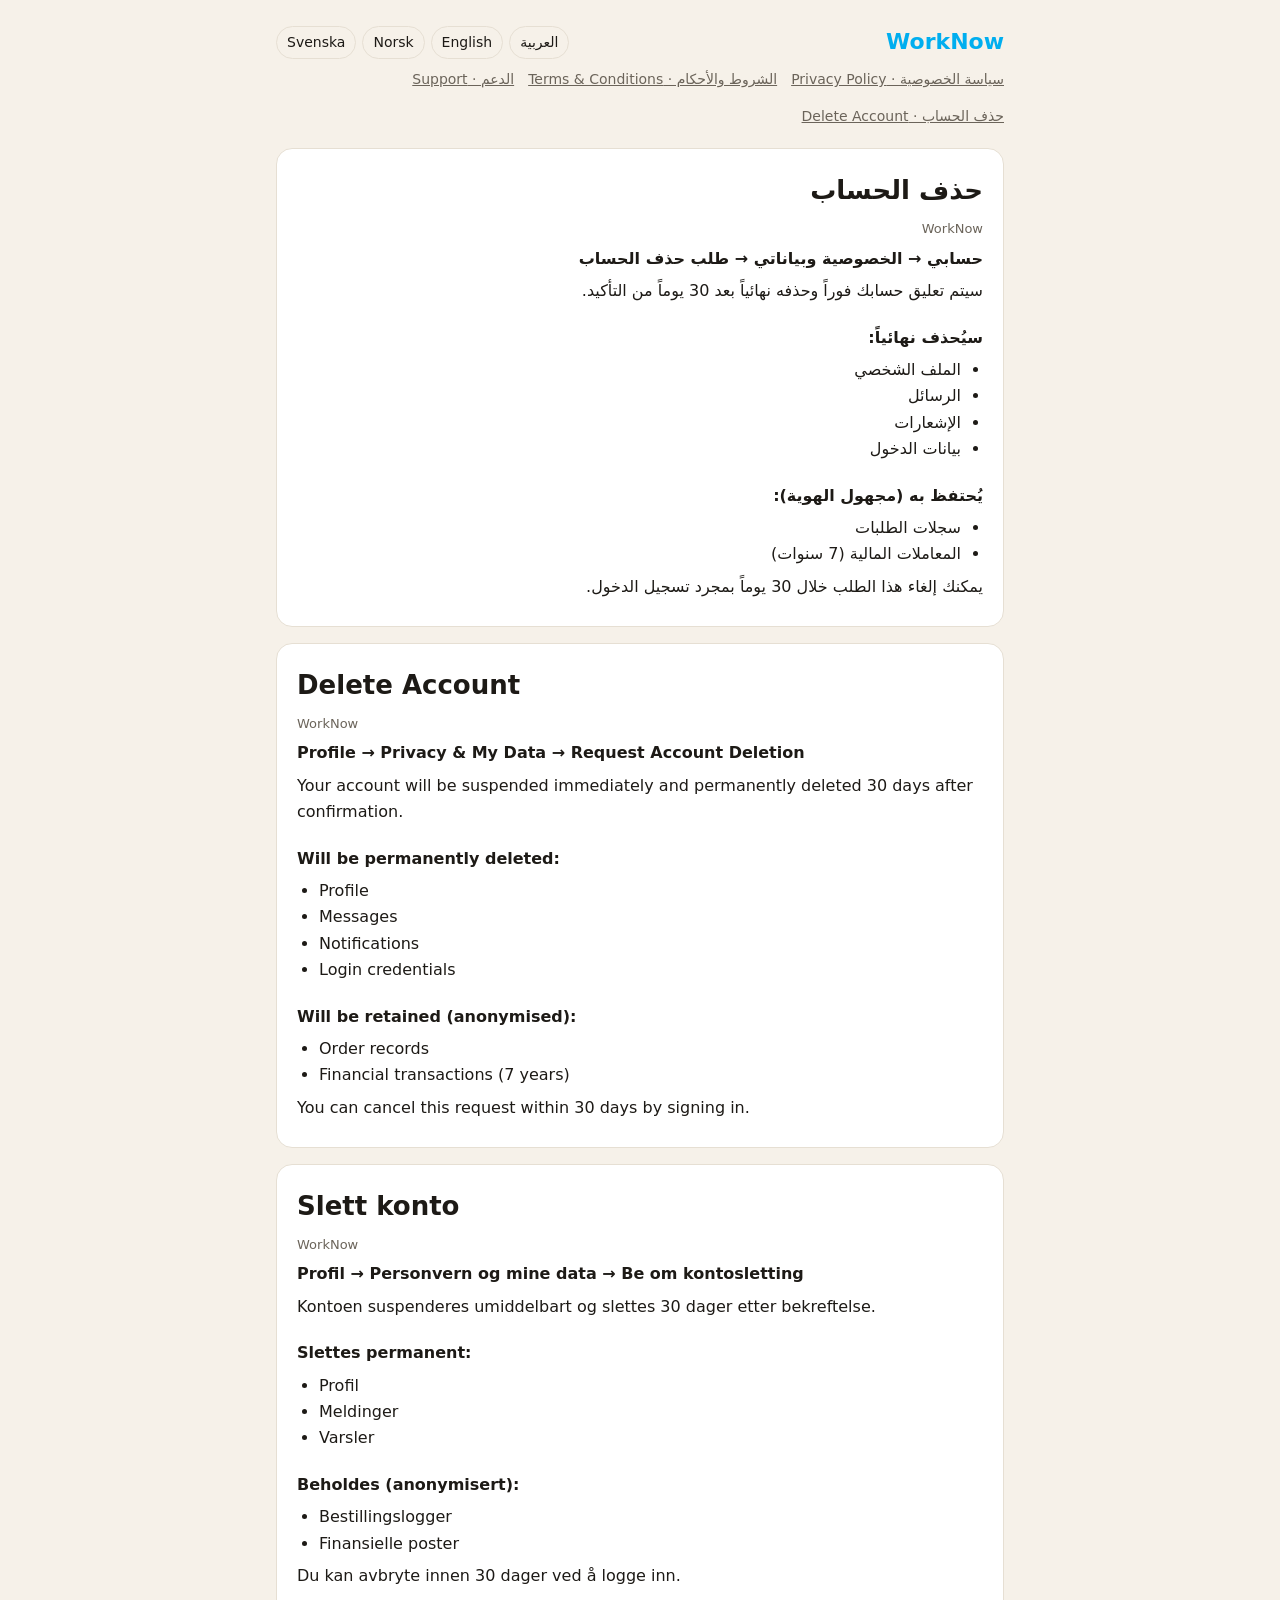
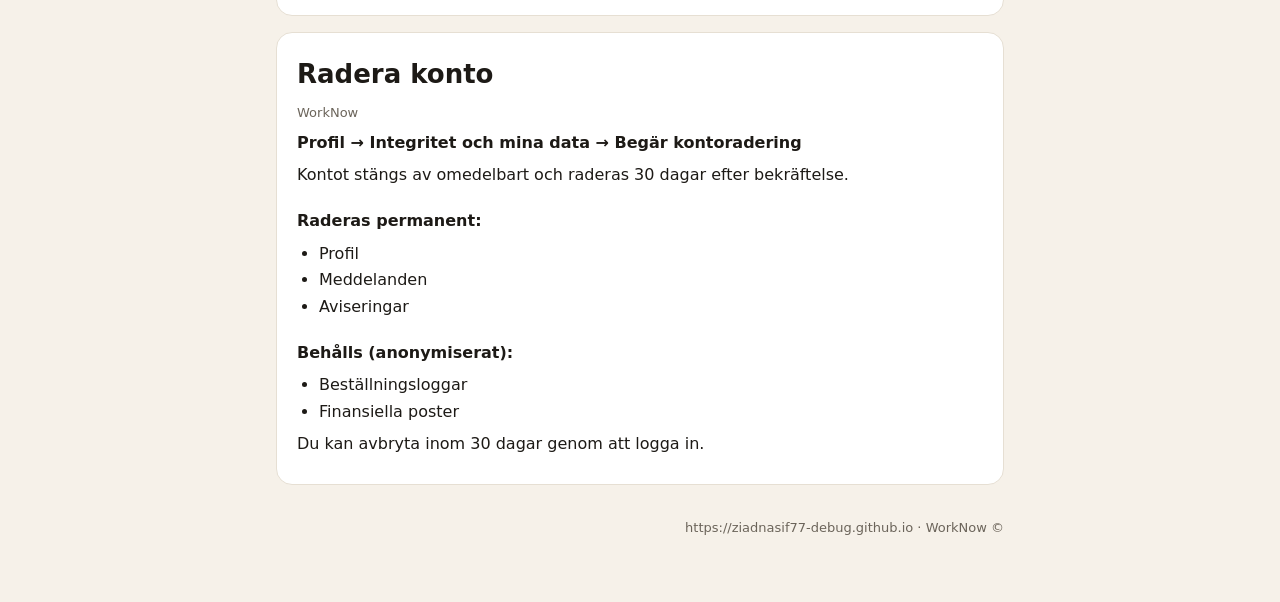
==== delete-account/index.html @ 9489e953 "publish delete-account/index.html (generated by WorkNow scripts/build-legal-site.mjs)" ====
<!doctype html>
<html lang="ar" dir="rtl">
<head>
<meta charset="utf-8">
<meta name="viewport" content="width=device-width, initial-scale=1">
<title>Delete Account — WorkNow</title>
<link rel="stylesheet" href="../style.css">
</head>
<body>
<div class="wrap">
<header><a class="brand" href="../">WorkNow</a><nav class="langs"><a href="#ar" lang="ar">العربية</a><a href="#en" lang="en">English</a><a href="#no" lang="no">Norsk</a><a href="#sv" lang="sv">Svenska</a></nav></header>
<nav class="pages"><a href="../privacy/">سياسة الخصوصية · Privacy Policy</a><a href="../terms/">الشروط والأحكام · Terms &amp; Conditions</a><a href="../support/">الدعم · Support</a><a href="../delete-account/">حذف الحساب · Delete Account</a></nav>
<section class="lang" id="ar" lang="ar" dir="rtl">
<h1>حذف الحساب</h1>
<p class="meta">WorkNow</p>
<p><strong>حسابي → الخصوصية وبياناتي → طلب حذف الحساب</strong></p><p>سيتم تعليق حسابك فوراً وحذفه نهائياً بعد 30 يوماً من التأكيد.</p><h3>سيُحذف نهائياً:</h3><ul><li>الملف الشخصي</li><li>الرسائل</li><li>الإشعارات</li><li>بيانات الدخول</li></ul><h3>يُحتفظ به (مجهول الهوية):</h3><ul><li>سجلات الطلبات</li><li>المعاملات المالية (7 سنوات)</li></ul><p>يمكنك إلغاء هذا الطلب خلال 30 يوماً بمجرد تسجيل الدخول.</p>
</section>
<section class="lang" id="en" lang="en" dir="ltr">
<h1>Delete Account</h1>
<p class="meta">WorkNow</p>
<p><strong>Profile → Privacy &amp; My Data → Request Account Deletion</strong></p><p>Your account will be suspended immediately and permanently deleted 30 days after confirmation.</p><h3>Will be permanently deleted:</h3><ul><li>Profile</li><li>Messages</li><li>Notifications</li><li>Login credentials</li></ul><h3>Will be retained (anonymised):</h3><ul><li>Order records</li><li>Financial transactions (7 years)</li></ul><p>You can cancel this request within 30 days by signing in.</p>
</section>
<section class="lang" id="no" lang="no" dir="ltr">
<h1>Slett konto</h1>
<p class="meta">WorkNow</p>
<p><strong>Profil → Personvern og mine data → Be om kontosletting</strong></p><p>Kontoen suspenderes umiddelbart og slettes 30 dager etter bekreftelse.</p><h3>Slettes permanent:</h3><ul><li>Profil</li><li>Meldinger</li><li>Varsler</li></ul><h3>Beholdes (anonymisert):</h3><ul><li>Bestillingslogger</li><li>Finansielle poster</li></ul><p>Du kan avbryte innen 30 dager ved å logge inn.</p>
</section>
<section class="lang" id="sv" lang="sv" dir="ltr">
<h1>Radera konto</h1>
<p class="meta">WorkNow</p>
<p><strong>Profil → Integritet och mina data → Begär kontoradering</strong></p><p>Kontot stängs av omedelbart och raderas 30 dagar efter bekräftelse.</p><h3>Raderas permanent:</h3><ul><li>Profil</li><li>Meddelanden</li><li>Aviseringar</li></ul><h3>Behålls (anonymiserat):</h3><ul><li>Beställningsloggar</li><li>Finansiella poster</li></ul><p>Du kan avbryta inom 30 dagar genom att logga in.</p>
</section>
<footer>© WorkNow · <span dir="ltr">https://ziadnasif77-debug.github.io</span></footer>
</div>
</body>
</html>
---- style.css ----
:root{--primary:#00AEEF;--bg:#F6F1E9;--card:#fff;--ink:#1d1a16;--muted:#6b645a;--line:#e6dfd3}
@media (prefers-color-scheme:dark){:root{--primary:#00AEEF;--bg:#15120E;--card:#1f1b16;--ink:#f3eee6;--muted:#b3aa9c;--line:#3a332b}}
*{box-sizing:border-box}html{-webkit-text-size-adjust:100%}
body{margin:0;background:var(--bg);color:var(--ink);font:16px/1.65 system-ui,-apple-system,"Segoe UI",Tahoma,"Noto Sans Arabic",sans-serif}
.wrap{max-width:760px;margin:0 auto;padding:24px 16px 64px}
header{display:flex;align-items:center;justify-content:space-between;gap:12px;flex-wrap:wrap;margin-bottom:8px}
.brand{font-weight:800;font-size:22px;color:var(--primary);text-decoration:none}
nav.langs{display:flex;gap:6px;flex-wrap:wrap}nav.langs a{font-size:14px;padding:4px 10px;border:1px solid var(--line);border-radius:999px;color:var(--ink);text-decoration:none}
nav.pages{display:flex;gap:14px;flex-wrap:wrap;font-size:14px;margin:4px 0 20px}nav.pages a{color:var(--muted)}
section.lang{background:var(--card);border:1px solid var(--line);border-radius:16px;padding:20px;margin:16px 0}
h1{font-size:26px;margin:0 0 4px}h2{font-size:20px;margin:0 0 8px}h2.sub{margin-top:28px}h3{font-size:16px;margin:20px 0 4px}
p{margin:6px 0}ul{margin:6px 0;padding-inline-start:22px}a{color:var(--primary)}
.meta{color:var(--muted);font-size:13px}footer{color:var(--muted);font-size:13px;margin-top:32px}
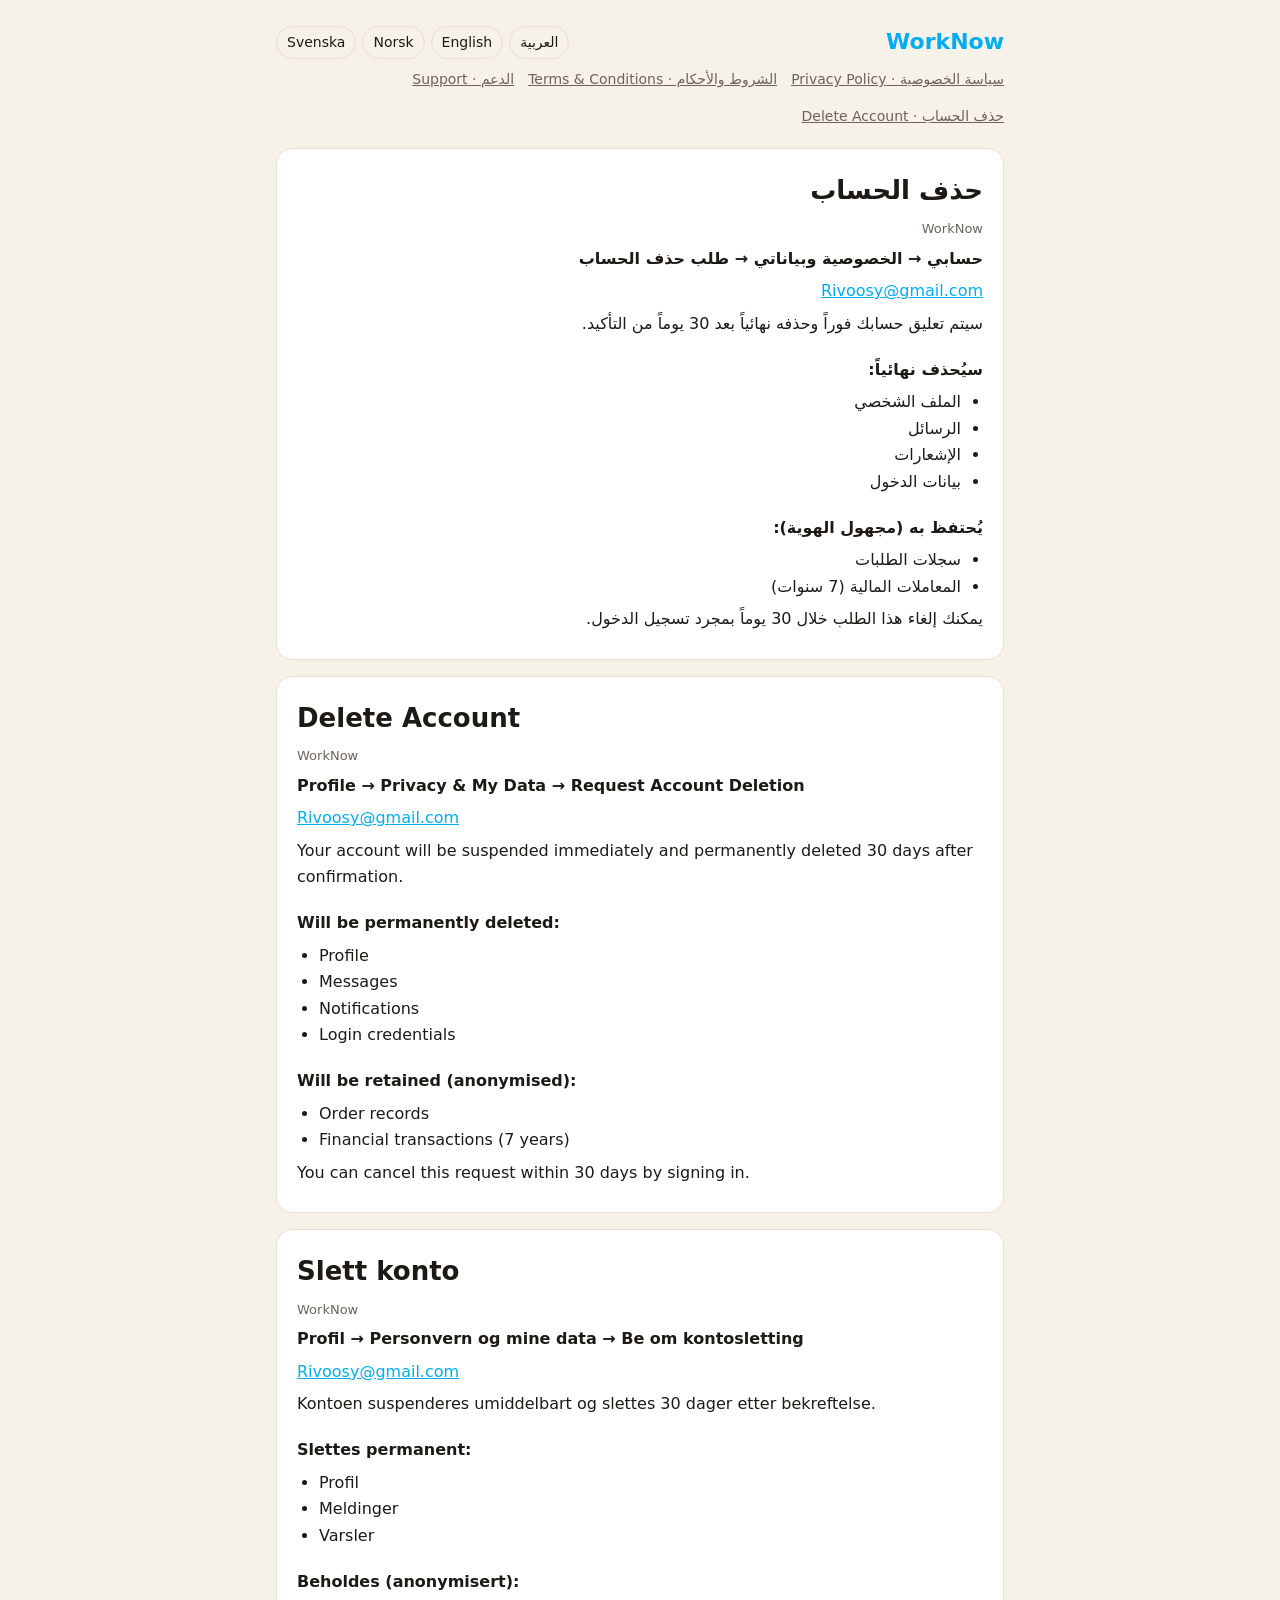
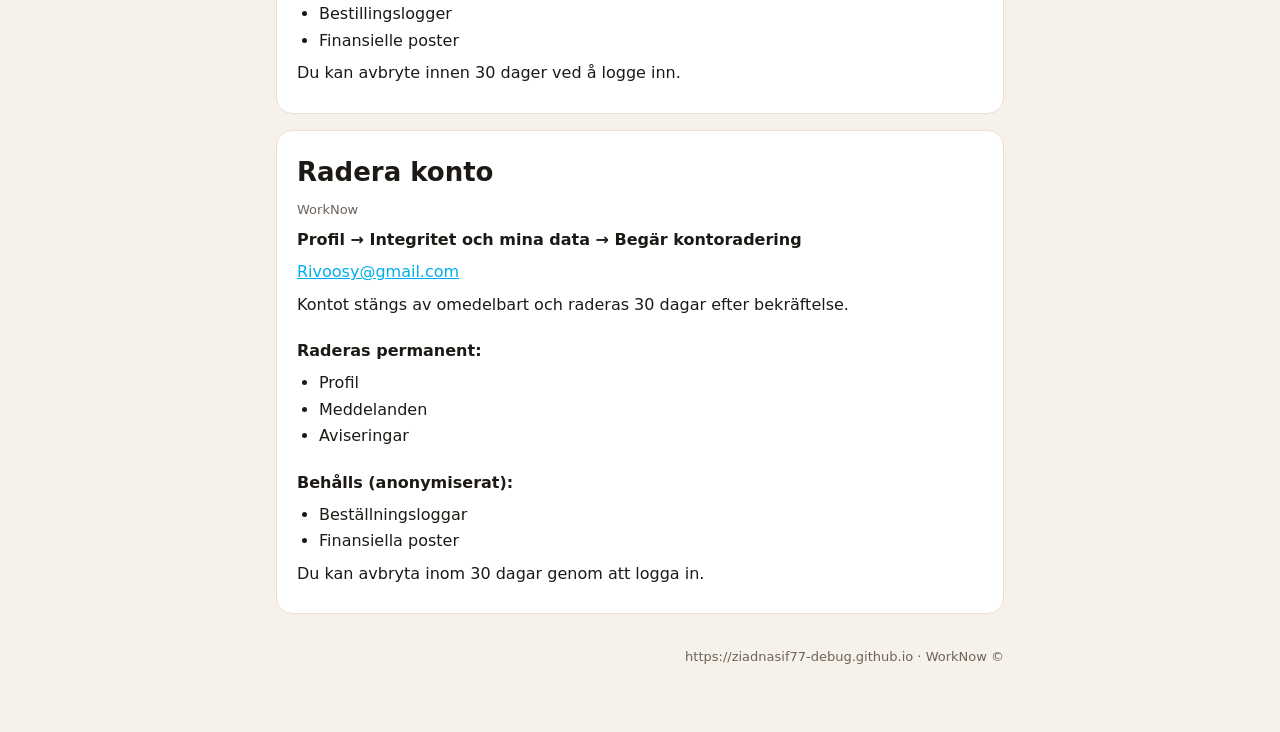
==== commit 870045d8: "update delete-account/index.html — support e-mail (SS-K34)" ====
--- a/delete-account/index.html
+++ b/delete-account/index.html
@@ -13,22 +13,22 @@
 <section class="lang" id="ar" lang="ar" dir="rtl">
 <h1>حذف الحساب</h1>
 <p class="meta">WorkNow</p>
-<p><strong>حسابي → الخصوصية وبياناتي → طلب حذف الحساب</strong></p><p>سيتم تعليق حسابك فوراً وحذفه نهائياً بعد 30 يوماً من التأكيد.</p><h3>سيُحذف نهائياً:</h3><ul><li>الملف الشخصي</li><li>الرسائل</li><li>الإشعارات</li><li>بيانات الدخول</li></ul><h3>يُحتفظ به (مجهول الهوية):</h3><ul><li>سجلات الطلبات</li><li>المعاملات المالية (7 سنوات)</li></ul><p>يمكنك إلغاء هذا الطلب خلال 30 يوماً بمجرد تسجيل الدخول.</p>
+<p><strong>حسابي → الخصوصية وبياناتي → طلب حذف الحساب</strong></p><p><a href="mailto:Rivoosy@gmail.com?subject=%D8%AD%D8%B0%D9%81%20%D8%A7%D9%84%D8%AD%D8%B3%D8%A7%D8%A8">Rivoosy@gmail.com</a></p><p>سيتم تعليق حسابك فوراً وحذفه نهائياً بعد 30 يوماً من التأكيد.</p><h3>سيُحذف نهائياً:</h3><ul><li>الملف الشخصي</li><li>الرسائل</li><li>الإشعارات</li><li>بيانات الدخول</li></ul><h3>يُحتفظ به (مجهول الهوية):</h3><ul><li>سجلات الطلبات</li><li>المعاملات المالية (7 سنوات)</li></ul><p>يمكنك إلغاء هذا الطلب خلال 30 يوماً بمجرد تسجيل الدخول.</p>
 </section>
 <section class="lang" id="en" lang="en" dir="ltr">
 <h1>Delete Account</h1>
 <p class="meta">WorkNow</p>
-<p><strong>Profile → Privacy &amp; My Data → Request Account Deletion</strong></p><p>Your account will be suspended immediately and permanently deleted 30 days after confirmation.</p><h3>Will be permanently deleted:</h3><ul><li>Profile</li><li>Messages</li><li>Notifications</li><li>Login credentials</li></ul><h3>Will be retained (anonymised):</h3><ul><li>Order records</li><li>Financial transactions (7 years)</li></ul><p>You can cancel this request within 30 days by signing in.</p>
+<p><strong>Profile → Privacy &amp; My Data → Request Account Deletion</strong></p><p><a href="mailto:Rivoosy@gmail.com?subject=Delete%20Account">Rivoosy@gmail.com</a></p><p>Your account will be suspended immediately and permanently deleted 30 days after confirmation.</p><h3>Will be permanently deleted:</h3><ul><li>Profile</li><li>Messages</li><li>Notifications</li><li>Login credentials</li></ul><h3>Will be retained (anonymised):</h3><ul><li>Order records</li><li>Financial transactions (7 years)</li></ul><p>You can cancel this request within 30 days by signing in.</p>
 </section>
 <section class="lang" id="no" lang="no" dir="ltr">
 <h1>Slett konto</h1>
 <p class="meta">WorkNow</p>
-<p><strong>Profil → Personvern og mine data → Be om kontosletting</strong></p><p>Kontoen suspenderes umiddelbart og slettes 30 dager etter bekreftelse.</p><h3>Slettes permanent:</h3><ul><li>Profil</li><li>Meldinger</li><li>Varsler</li></ul><h3>Beholdes (anonymisert):</h3><ul><li>Bestillingslogger</li><li>Finansielle poster</li></ul><p>Du kan avbryte innen 30 dager ved å logge inn.</p>
+<p><strong>Profil → Personvern og mine data → Be om kontosletting</strong></p><p><a href="mailto:Rivoosy@gmail.com?subject=Slett%20konto">Rivoosy@gmail.com</a></p><p>Kontoen suspenderes umiddelbart og slettes 30 dager etter bekreftelse.</p><h3>Slettes permanent:</h3><ul><li>Profil</li><li>Meldinger</li><li>Varsler</li></ul><h3>Beholdes (anonymisert):</h3><ul><li>Bestillingslogger</li><li>Finansielle poster</li></ul><p>Du kan avbryte innen 30 dager ved å logge inn.</p>
 </section>
 <section class="lang" id="sv" lang="sv" dir="ltr">
 <h1>Radera konto</h1>
 <p class="meta">WorkNow</p>
-<p><strong>Profil → Integritet och mina data → Begär kontoradering</strong></p><p>Kontot stängs av omedelbart och raderas 30 dagar efter bekräftelse.</p><h3>Raderas permanent:</h3><ul><li>Profil</li><li>Meddelanden</li><li>Aviseringar</li></ul><h3>Behålls (anonymiserat):</h3><ul><li>Beställningsloggar</li><li>Finansiella poster</li></ul><p>Du kan avbryta inom 30 dagar genom att logga in.</p>
+<p><strong>Profil → Integritet och mina data → Begär kontoradering</strong></p><p><a href="mailto:Rivoosy@gmail.com?subject=Radera%20konto">Rivoosy@gmail.com</a></p><p>Kontot stängs av omedelbart och raderas 30 dagar efter bekräftelse.</p><h3>Raderas permanent:</h3><ul><li>Profil</li><li>Meddelanden</li><li>Aviseringar</li></ul><h3>Behålls (anonymiserat):</h3><ul><li>Beställningsloggar</li><li>Finansiella poster</li></ul><p>Du kan avbryta inom 30 dagar genom att logga in.</p>
 </section>
 <footer>© WorkNow · <span dir="ltr">https://ziadnasif77-debug.github.io</span></footer>
 </div>
